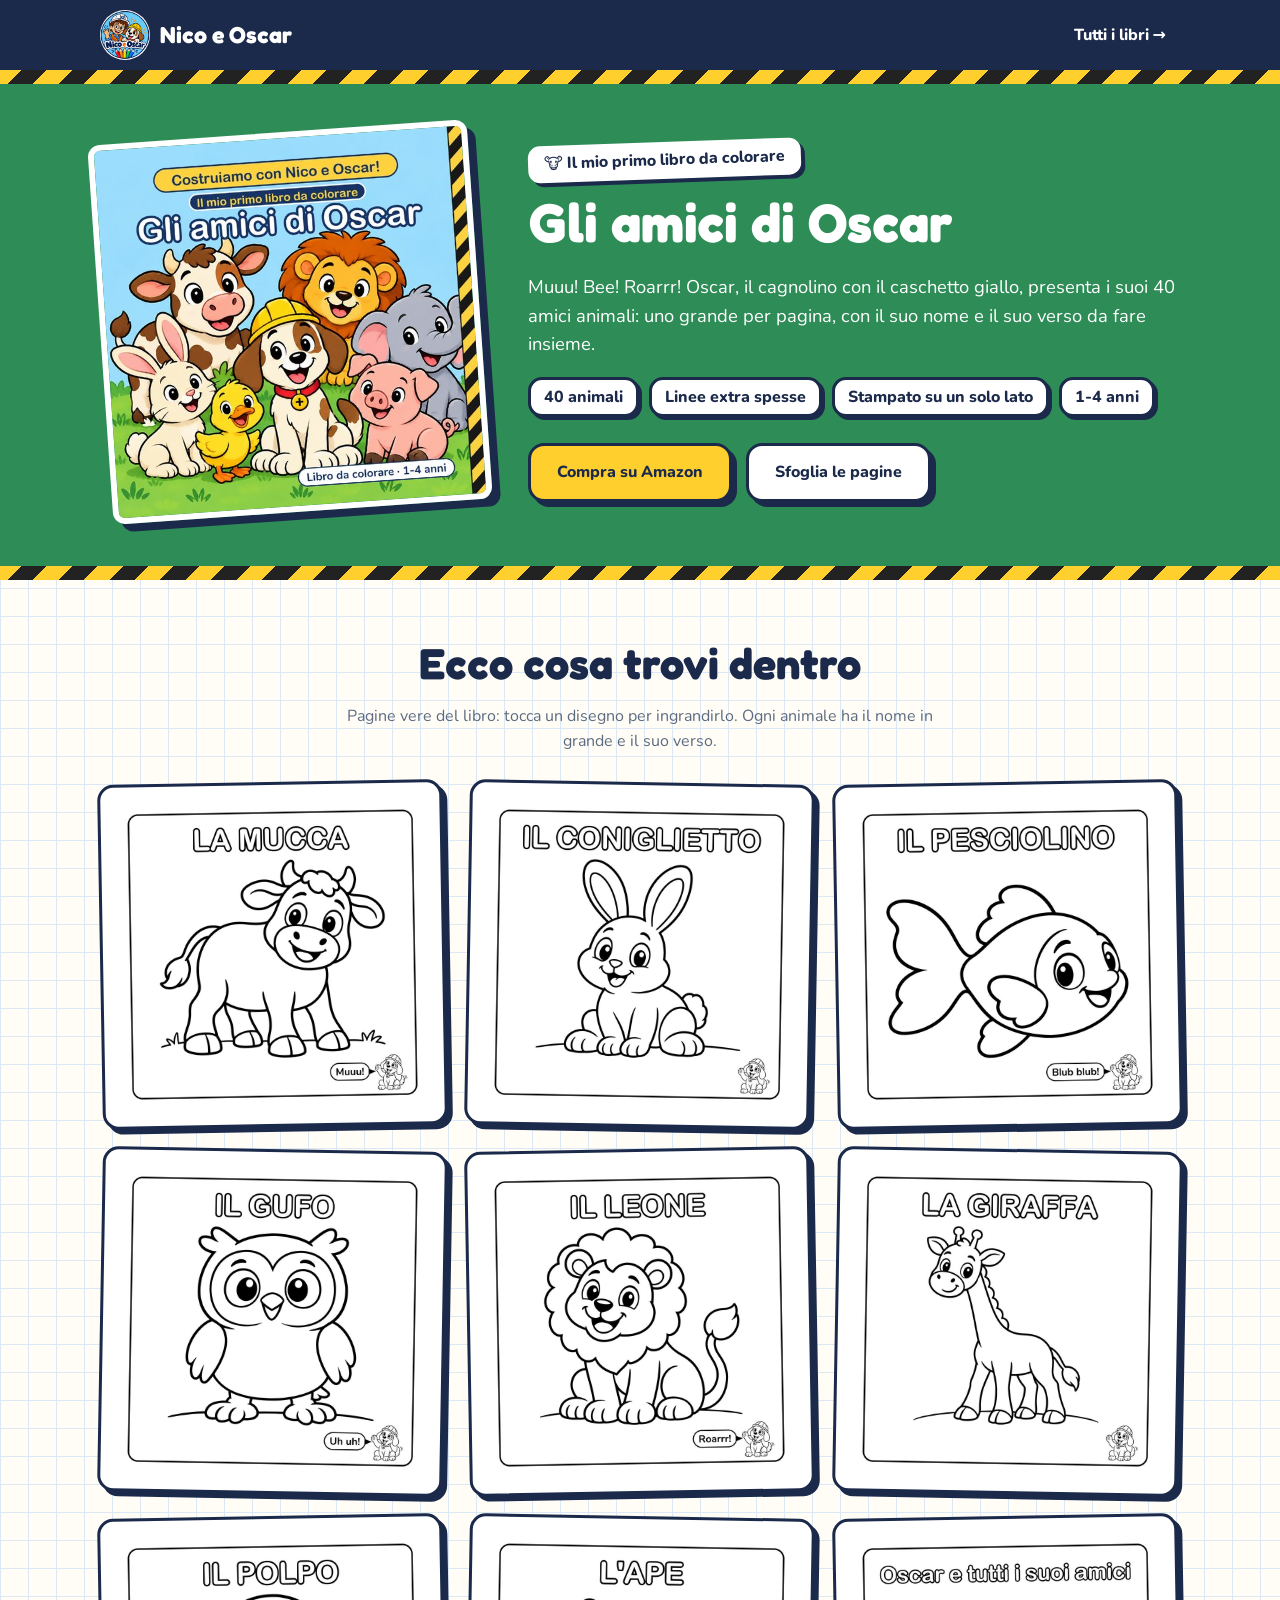
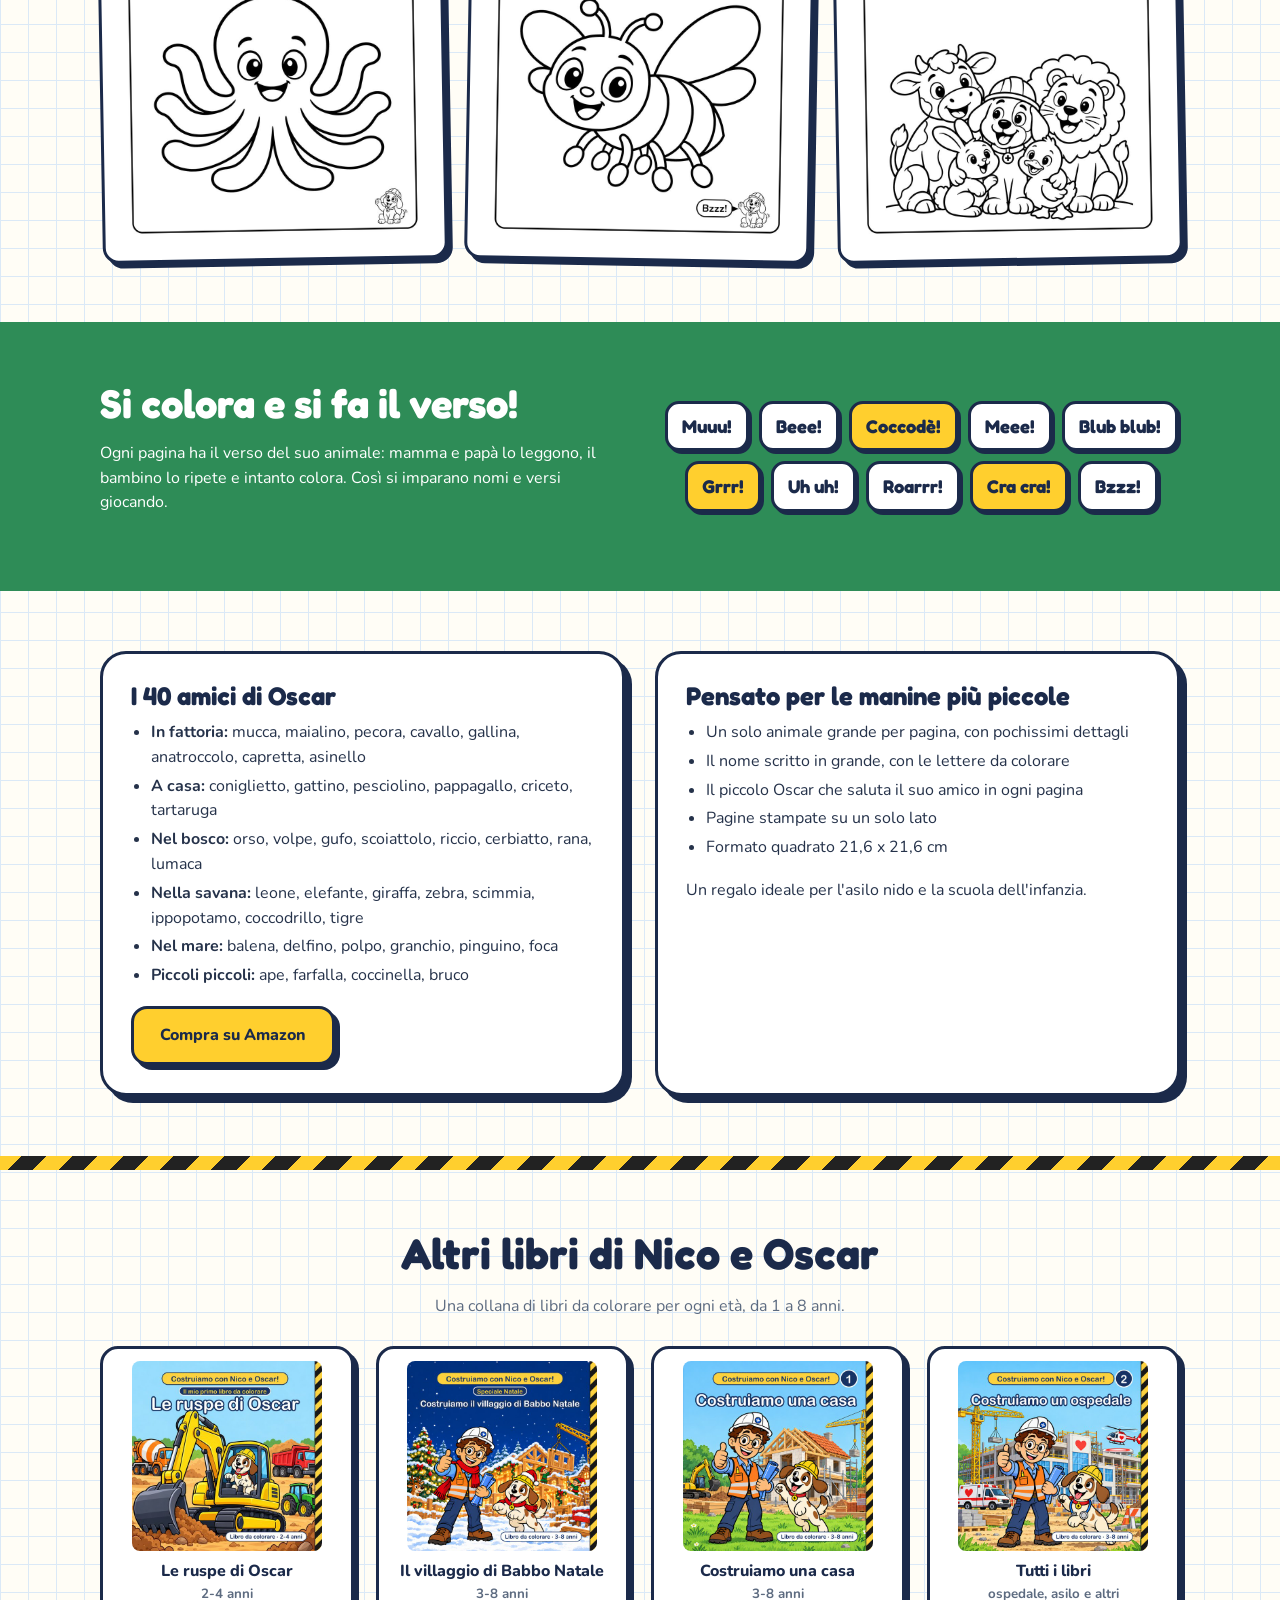
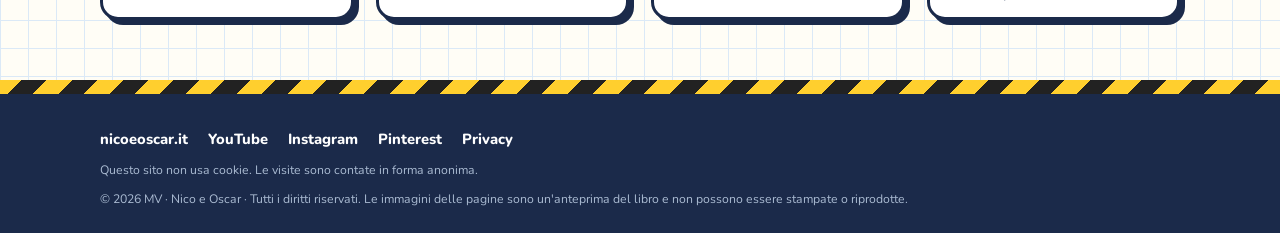
==== amici/index.html @ a785d9c5 "Pagine /ruspe e /amici con pagine vere; titoli in home collegati alle pagine dei libri Co-Authored-B" ====
<!doctype html>
<html lang="it">
<head>
<meta charset="utf-8">
<meta name="viewport" content="width=device-width, initial-scale=1">
<title>Primo libro da colorare animali 1-4 anni – Gli amici di Oscar</title>
<meta name="description" content="Gli amici di Oscar: il primo libro da colorare con 40 animali grandi e semplici, con nome e verso. Fattoria, bosco, savana e mare. Per bambini da 1 a 4 anni.">
<link rel="icon" href="../img/logo.png">
<meta property="og:title" content="Gli amici di Oscar – il primo libro da colorare degli animali">
<meta property="og:description" content="40 animali grandi e semplici, con nome e verso. Per bambini da 1 a 4 anni.">
<meta property="og:image" content="https://nicoeoscar.it/img/amici/p3.jpg">
<meta property="og:url" content="https://nicoeoscar.it/amici/">
<meta property="og:type" content="website">
<meta name="twitter:card" content="summary_large_image">
<link rel="canonical" href="https://nicoeoscar.it/amici/">
<link href="../fonts/fonts.css" rel="stylesheet">
<link href="../libro.css" rel="stylesheet">
<style>:root{--c:#2e8c57;--ct:#fff}</style>
<!-- Statistiche visite senza cookie (GoatCounter); i clic sui bottoni Amazon sono contati come eventi -->
<script data-goatcounter="https://nicoeoscar.goatcounter.com/count" async src="https://gc.zgo.at/count.js"></script>
</head>
<body>

<header>
  <div class="wrap nav">
    <a class="marchio" href="../"><img src="../img/logo.png" alt="Logo Nico e Oscar">Nico e Oscar</a>
    <a class="torna" href="../#libri">Tutti i libri →</a>
  </div>
</header>
<div class="strisce"></div>

<section class="hero">
  <div class="wrap">
    <img class="cop" src="../img/amici.jpg" alt="Copertina del libro Gli amici di Oscar">
    <div>
      <span class="tag">🐮 Il mio primo libro da colorare</span>
      <h1>Gli amici di Oscar</h1>
      <p>Muuu! Bee! Roarrr! Oscar, il cagnolino con il caschetto giallo, presenta i suoi 40 amici animali: uno grande per pagina, con il suo nome e il suo verso da fare insieme.</p>
      <ul class="punti">
        <li>40 animali</li><li>Linee extra spesse</li><li>Stampato su un solo lato</li><li>1-4 anni</li>
      </ul>
      <div class="azioni">
        <a class="btn giallo" href="https://www.amazon.it/dp/B0HMNP6GB5" target="_blank" rel="noopener" data-goatcounter-click="amici-amazon-it">Compra su Amazon</a>
        <a class="btn bianco" href="#dentro">Sfoglia le pagine</a>
      </div>
    </div>
  </div>
</section>
<div class="strisce"></div>

<section id="dentro">
  <div class="wrap">
    <div class="titolo-sez">
      <h2>Ecco cosa trovi dentro</h2>
      <p>Pagine vere del libro: tocca un disegno per ingrandirlo. Ogni animale ha il nome in grande e il suo verso.</p>
    </div>
    <div class="pagine" id="pagine">
      <button><img src="../img/amici/p3.jpg" alt="La mucca da colorare" loading="lazy"></button>
      <button><img src="../img/amici/p19.jpg" alt="Il coniglietto da colorare" loading="lazy"></button>
      <button><img src="../img/amici/p23.jpg" alt="Il pesciolino da colorare" loading="lazy"></button>
      <button><img src="../img/amici/p35.jpg" alt="Il gufo da colorare" loading="lazy"></button>
      <button><img src="../img/amici/p47.jpg" alt="Il leone da colorare" loading="lazy"></button>
      <button><img src="../img/amici/p51.jpg" alt="La giraffa da colorare" loading="lazy"></button>
      <button><img src="../img/amici/p67.jpg" alt="Il polpo da colorare" loading="lazy"></button>
      <button><img src="../img/amici/p75.jpg" alt="L'ape da colorare" loading="lazy"></button>
      <button><img src="../img/amici/p83.jpg" alt="Oscar e tutti i suoi amici, la pagina finale" loading="lazy"></button>
    </div>
  </div>
</section>

<section class="fascia">
  <div class="wrap">
    <div>
      <h2>Si colora e si fa il verso!</h2>
      <p>Ogni pagina ha il verso del suo animale: mamma e papà lo leggono, il bambino lo ripete e intanto colora. Così si imparano nomi e versi giocando.</p>
    </div>
    <div class="parole" aria-hidden="true">
      <span>Muuu!</span><span>Beee!</span><span>Coccodè!</span><span>Meee!</span><span>Blub blub!</span><span>Grrr!</span>
      <span>Uh uh!</span><span>Roarrr!</span><span>Cra cra!</span><span>Bzzz!</span>
    </div>
  </div>
</section>

<section>
  <div class="wrap due">
    <div class="card">
      <h3>I 40 amici di Oscar</h3>
      <ul>
        <li><strong>In fattoria:</strong> mucca, maialino, pecora, cavallo, gallina, anatroccolo, capretta, asinello</li>
        <li><strong>A casa:</strong> coniglietto, gattino, pesciolino, pappagallo, criceto, tartaruga</li>
        <li><strong>Nel bosco:</strong> orso, volpe, gufo, scoiattolo, riccio, cerbiatto, rana, lumaca</li>
        <li><strong>Nella savana:</strong> leone, elefante, giraffa, zebra, scimmia, ippopotamo, coccodrillo, tigre</li>
        <li><strong>Nel mare:</strong> balena, delfino, polpo, granchio, pinguino, foca</li>
        <li><strong>Piccoli piccoli:</strong> ape, farfalla, coccinella, bruco</li>
      </ul>
      <a class="btn giallo" href="https://www.amazon.it/dp/B0HMNP6GB5" target="_blank" rel="noopener" data-goatcounter-click="amici-amazon-it-2">Compra su Amazon</a>
    </div>
    <div class="card">
      <h3>Pensato per le manine più piccole</h3>
      <ul>
        <li>Un solo animale grande per pagina, con pochissimi dettagli</li>
        <li>Il nome scritto in grande, con le lettere da colorare</li>
        <li>Il piccolo Oscar che saluta il suo amico in ogni pagina</li>
        <li>Pagine stampate su un solo lato</li>
        <li>Formato quadrato 21,6 x 21,6 cm</li>
      </ul>
      <p>Un regalo ideale per l'asilo nido e la scuola dell'infanzia.</p>
    </div>
  </div>
</section>

<div class="strisce"></div>
<section>
  <div class="wrap">
    <div class="titolo-sez">
      <h2>Altri libri di Nico e Oscar</h2>
      <p>Una collana di libri da colorare per ogni età, da 1 a 8 anni.</p>
    </div>
    <div class="serie">
      <a href="../ruspe/"><img src="../img/ruspe.jpg" alt="" loading="lazy">Le ruspe di Oscar<small>2-4 anni</small></a>
      <a href="../natale/"><img src="../img/natale.jpg" alt="" loading="lazy">Il villaggio di Babbo Natale<small>3-8 anni</small></a>
      <a href="https://www.amazon.it/dp/B0HLLR336K" target="_blank" rel="noopener" data-goatcounter-click="amici-serie-casa"><img src="../img/casa.jpg" alt="" loading="lazy">Costruiamo una casa<small>3-8 anni</small></a>
      <a href="../#libri"><img src="../img/ospedale.jpg" alt="" loading="lazy">Tutti i libri<small>ospedale, asilo e altri</small></a>
    </div>
  </div>
</section>

<div class="strisce"></div>
<footer>
  <div class="wrap">
    <a href="../">nicoeoscar.it</a>
    <a href="https://www.youtube.com/@NicoeOscar" target="_blank" rel="noopener">YouTube</a>
    <a href="https://www.instagram.com/nicoeoscar" target="_blank" rel="noopener">Instagram</a>
    <a href="https://it.pinterest.com/nicoeoscar/" target="_blank" rel="noopener">Pinterest</a>
    <a href="../privacy.html">Privacy</a>
    <small>Questo sito non usa cookie. Le visite sono contate in forma anonima.</small>
    <small>© 2026 MV · Nico e Oscar · Tutti i diritti riservati. Le immagini delle pagine sono un'anteprima del libro e non possono essere stampate o riprodotte.</small>
  </div>
</footer>

<div id="zoom" role="dialog" aria-modal="true"><button class="x" aria-label="Chiudi">×</button><button class="prev" aria-label="Precedente">‹</button><img alt=""><button class="next" aria-label="Successiva">›</button></div>
<script src="../libro.js"></script>
</body>
</html>
---- fonts/fonts.css ----
/* Font serviti dal sito (non da Google) */
@font-face {
  font-family: 'Baloo 2';
  font-style: normal;
  font-weight: 600;
  font-display: swap;
  src: url(Baloo2-600.woff2) format('woff2');
  unicode-range: U+0000-00FF, U+0131, U+0152-0153, U+02BB-02BC, U+02C6, U+02DA, U+02DC, U+0304, U+0308, U+0329, U+2000-206F, U+20AC, U+2122, U+2191, U+2193, U+2212, U+2215, U+FEFF, U+FFFD;
}
@font-face {
  font-family: 'Baloo 2';
  font-style: normal;
  font-weight: 800;
  font-display: swap;
  src: url(Baloo2-800.woff2) format('woff2');
  unicode-range: U+0000-00FF, U+0131, U+0152-0153, U+02BB-02BC, U+02C6, U+02DA, U+02DC, U+0304, U+0308, U+0329, U+2000-206F, U+20AC, U+2122, U+2191, U+2193, U+2212, U+2215, U+FEFF, U+FFFD;
}
@font-face {
  font-family: 'Fredoka';
  font-style: normal;
  font-weight: 500;
  font-stretch: 100%;
  font-display: swap;
  src: url(Fredoka-500.woff2) format('woff2');
  unicode-range: U+0000-00FF, U+0131, U+0152-0153, U+02BB-02BC, U+02C6, U+02DA, U+02DC, U+0304, U+0308, U+0329, U+2000-206F, U+20AC, U+2122, U+2191, U+2193, U+2212, U+2215, U+FEFF, U+FFFD;
}
@font-face {
  font-family: 'Fredoka';
  font-style: normal;
  font-weight: 700;
  font-stretch: 100%;
  font-display: swap;
  src: url(Fredoka-700.woff2) format('woff2');
  unicode-range: U+0000-00FF, U+0131, U+0152-0153, U+02BB-02BC, U+02C6, U+02DA, U+02DC, U+0304, U+0308, U+0329, U+2000-206F, U+20AC, U+2122, U+2191, U+2193, U+2212, U+2215, U+FEFF, U+FFFD;
}
@font-face {
  font-family: 'Nunito';
  font-style: normal;
  font-weight: 400;
  font-display: swap;
  src: url(Nunito-400.woff2) format('woff2');
  unicode-range: U+0000-00FF, U+0131, U+0152-0153, U+02BB-02BC, U+02C6, U+02DA, U+02DC, U+0304, U+0308, U+0329, U+2000-206F, U+20AC, U+2122, U+2191, U+2193, U+2212, U+2215, U+FEFF, U+FFFD;
}
@font-face {
  font-family: 'Nunito';
  font-style: normal;
  font-weight: 700;
  font-display: swap;
  src: url(Nunito-700.woff2) format('woff2');
  unicode-range: U+0000-00FF, U+0131, U+0152-0153, U+02BB-02BC, U+02C6, U+02DA, U+02DC, U+0304, U+0308, U+0329, U+2000-206F, U+20AC, U+2122, U+2191, U+2193, U+2212, U+2215, U+FEFF, U+FFFD;
}
@font-face {
  font-family: 'Nunito';
  font-style: normal;
  font-weight: 800;
  font-display: swap;
  src: url(Nunito-800.woff2) format('woff2');
  unicode-range: U+0000-00FF, U+0131, U+0152-0153, U+02BB-02BC, U+02C6, U+02DA, U+02DC, U+0304, U+0308, U+0329, U+2000-206F, U+20AC, U+2122, U+2191, U+2193, U+2212, U+2215, U+FEFF, U+FFFD;
}
---- libro.css ----
/* Pagine dei singoli libri (/ruspe/, /amici/): colore del libro in --c (sfondo hero) e --ct (testo hero) */
:root{
  --carta:#fffdf6; --riga:#dbe9f7; --navy:#1b2a4a; --giallo:#ffcf2e; --testo:#25324a; --grigio:#5d6b80; --r:26px;
}
*{box-sizing:border-box}
body{margin:0;font-family:Nunito,system-ui,sans-serif;color:var(--testo);line-height:1.55;overflow-x:hidden;
  background-color:var(--carta);
  background-image:linear-gradient(var(--riga) 1px,transparent 1px),linear-gradient(90deg,var(--riga) 1px,transparent 1px);
  background-size:28px 28px}
img{max-width:100%;display:block}
a{color:inherit}
.wrap{max-width:1120px;margin:0 auto;padding:0 20px}
h1,h2,h3{font-family:"Fredoka","Baloo 2",sans-serif;font-weight:700;line-height:1.08;margin:0 0 .4em;color:var(--navy)}
.strisce{height:14px;background:repeating-linear-gradient(-45deg,var(--giallo) 0 18px,#222 18px 36px)}

header{position:sticky;top:0;z-index:20;background:var(--navy)}
.nav{display:flex;align-items:center;justify-content:space-between;gap:16px;height:70px}
.marchio{display:flex;align-items:center;gap:10px;text-decoration:none;font-family:"Fredoka";font-weight:700;font-size:1.45rem;color:#fff}
.marchio img{width:50px;height:50px;background:#fff;border-radius:50%}
.nav .torna{color:#fff;font-weight:800;text-decoration:none;padding:8px 14px;border-radius:999px}
.nav .torna:hover{background:var(--c)}

.btn{display:inline-flex;align-items:center;gap:8px;text-decoration:none;font-weight:800;border-radius:16px;padding:14px 26px;border:3px solid var(--navy);box-shadow:5px 5px 0 var(--navy);transition:transform .12s, box-shadow .12s}
.btn:hover{transform:translate(2px,2px);box-shadow:3px 3px 0 var(--navy)}
.btn.giallo{background:var(--giallo);color:var(--navy)}
.btn.bianco{background:#fff;color:var(--navy)}

.hero{background:var(--c);color:var(--ct);padding:48px 0 54px}
.hero .wrap{display:grid;grid-template-columns:minmax(0,380px) minmax(0,1fr);gap:48px;align-items:center}
.hero .cop{border-radius:12px;border:6px solid #fff;transform:rotate(-4deg);box-shadow:8px 8px 0 var(--navy)}
.tag{display:inline-block;background:#fff;color:var(--navy);font-weight:800;border-radius:12px;padding:6px 16px;margin-bottom:14px;transform:rotate(-2deg);box-shadow:4px 4px 0 var(--navy)}
.hero h1{color:var(--ct);font-size:clamp(2.1rem,5vw,3.4rem)}
.hero p{font-size:1.15rem;margin:0 0 6px}
.punti{display:flex;flex-wrap:wrap;gap:10px;margin:18px 0 0;padding:0;list-style:none}
.punti li{background:#fff;color:var(--navy);border:3px solid var(--navy);border-radius:14px;padding:5px 13px;font-weight:800;box-shadow:3px 3px 0 var(--navy)}
.azioni{display:flex;flex-wrap:wrap;gap:14px;margin-top:26px}

section{padding:60px 0}
.titolo-sez{text-align:center;margin-bottom:28px}
.titolo-sez h2{font-size:clamp(1.9rem,4.5vw,2.7rem)}
.titolo-sez p{color:var(--grigio);margin:0 auto;max-width:38em}

.pagine{display:grid;grid-template-columns:repeat(3,minmax(0,1fr));gap:22px}
.pagine button{border:3px solid var(--navy);border-radius:16px;background:#fff;padding:8px;cursor:zoom-in;box-shadow:5px 5px 0 var(--navy);transition:transform .15s}
.pagine button:nth-child(odd){transform:rotate(-1deg)} .pagine button:nth-child(even){transform:rotate(1deg)}
.pagine button:hover{transform:rotate(0) translateY(-4px)}
.pagine img{border-radius:8px;width:100%;aspect-ratio:1/1;object-fit:cover}

.fascia{background:var(--c);color:var(--ct)}
.fascia .wrap{display:grid;grid-template-columns:minmax(0,1fr) minmax(0,1fr);gap:44px;align-items:center}
.fascia h2{color:var(--ct);font-size:clamp(1.8rem,4vw,2.5rem)}
.yt{position:relative;display:block;width:100%;padding:0;border:0;background:none;cursor:pointer}
.yt img{width:100%;aspect-ratio:16/9;object-fit:cover;border-radius:16px;border:4px solid var(--navy);box-shadow:8px 8px 0 var(--navy)}
.yt .play{position:absolute;left:50%;top:50%;transform:translate(-50%,-50%);width:78px;height:78px;border-radius:50%;background:#e62117;color:#fff;font-size:34px;line-height:78px;text-align:center;border:3px solid var(--navy)}
.fascia iframe{display:block;width:100%;aspect-ratio:16/9;border:4px solid var(--navy);border-radius:16px}
.parole{display:flex;flex-wrap:wrap;gap:10px;justify-content:center}
.parole span{background:#fff;color:var(--navy);border:3px solid var(--navy);border-radius:14px;padding:8px 14px;font-family:"Fredoka";font-weight:700;font-size:1.15rem;box-shadow:3px 3px 0 var(--navy)}
.parole span:nth-child(3n){background:var(--giallo)}

.due{display:grid;grid-template-columns:1fr 1fr;gap:30px}
.card{border-radius:var(--r);padding:28px;border:3px solid var(--navy);background:#fff;box-shadow:7px 7px 0 var(--navy)}
.card h3{font-size:1.6rem}
.card ul{padding-left:20px;margin:8px 0 18px}
.card li{margin-bottom:4px}

.serie{display:grid;grid-template-columns:repeat(4,minmax(0,1fr));gap:22px}
.serie a{display:block;text-decoration:none;background:#fff;border:3px solid var(--navy);border-radius:18px;padding:12px;box-shadow:5px 5px 0 var(--navy);text-align:center;font-weight:800;color:var(--navy)}
.serie img{border-radius:8px;margin:0 auto 8px;max-height:190px}
.serie small{display:block;color:var(--grigio);font-weight:700}

#zoom{position:fixed;inset:0;background:rgba(27,42,74,.9);display:none;align-items:center;justify-content:center;z-index:50;padding:16px}
#zoom.on{display:flex}
#zoom img{max-width:min(92vw,760px);max-height:86vh;border-radius:12px;border:5px solid #fff;background:#fff}
#zoom button{position:absolute;background:var(--giallo);border:3px solid var(--navy);border-radius:50%;width:48px;height:48px;font-size:1.5rem;font-weight:800;cursor:pointer;color:var(--navy)}
#zoom .x{top:14px;right:18px}
#zoom .prev{left:14px;top:50%;transform:translateY(-50%)} #zoom .next{right:14px;top:50%;transform:translateY(-50%)}

footer{background:var(--navy);color:#cfe0f5;padding:34px 0 24px;font-size:.92rem}
footer a{color:#fff;text-decoration:none;font-weight:800;margin-right:16px}
footer small{display:block;margin-top:10px;opacity:.8}

@media (max-width:820px){
  .hero .wrap,.fascia .wrap,.due{grid-template-columns:1fr}
  .hero .cop{max-width:280px;margin:0 auto}
  .hero{text-align:center} .punti,.azioni{justify-content:center}
  .serie{grid-template-columns:repeat(2,minmax(0,1fr))}
}
@media (max-width:560px){ .pagine{grid-template-columns:repeat(2,minmax(0,1fr));gap:14px} }
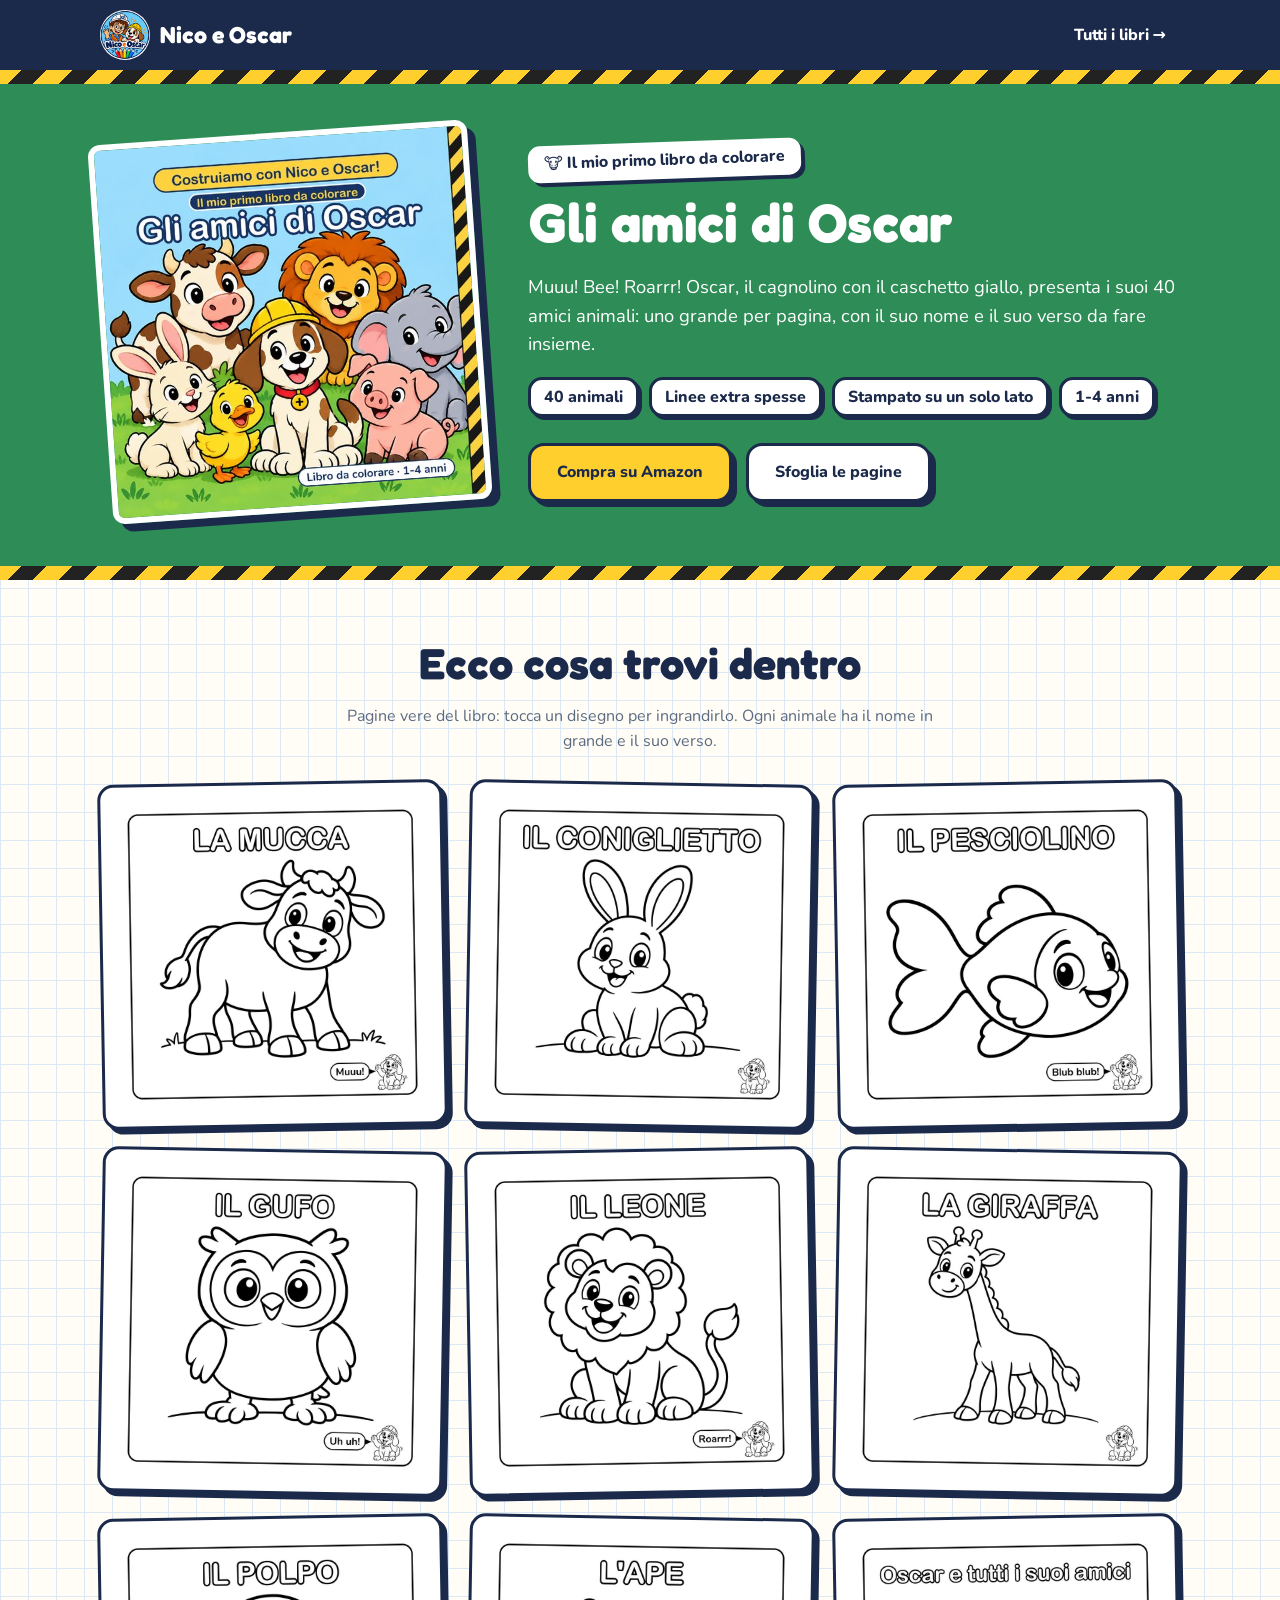
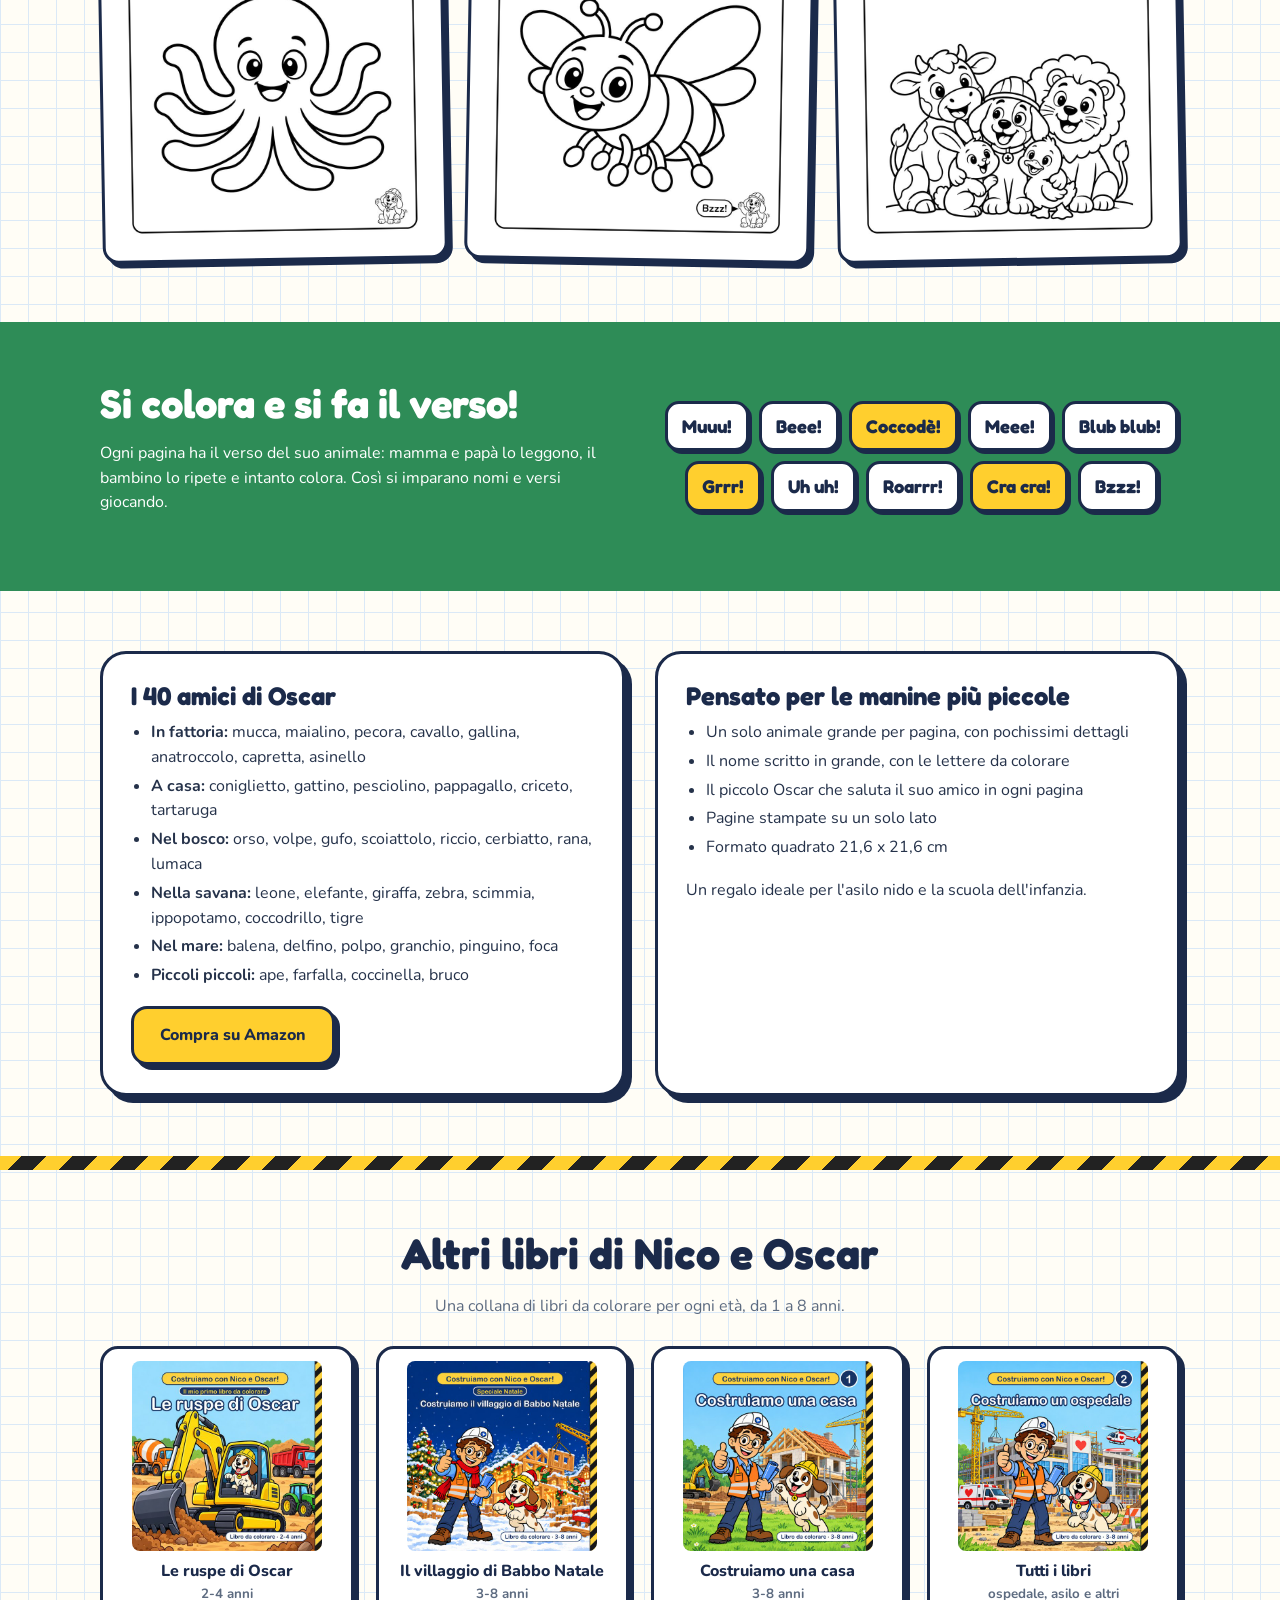
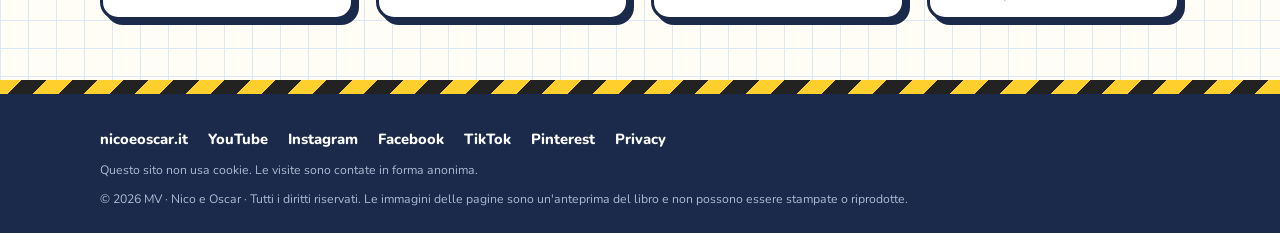
==== commit 03328ad4: "Footer: aggiunti Facebook e TikTok (e Pinterest in home) Co-Authored-By: Claude Opus 5.5 <noreply@an" ====
--- a/amici/index.html
+++ b/amici/index.html
@@ -131,6 +131,8 @@
     <a href="../">nicoeoscar.it</a>
     <a href="https://www.youtube.com/@NicoeOscar" target="_blank" rel="noopener">YouTube</a>
     <a href="https://www.instagram.com/nicoeoscar" target="_blank" rel="noopener">Instagram</a>
+    <a href="https://www.facebook.com/nicoeoscar" target="_blank" rel="noopener">Facebook</a>
+    <a href="https://www.tiktok.com/@nicoeoscar" target="_blank" rel="noopener">TikTok</a>
     <a href="https://it.pinterest.com/nicoeoscar/" target="_blank" rel="noopener">Pinterest</a>
     <a href="../privacy.html">Privacy</a>
     <small>Questo sito non usa cookie. Le visite sono contate in forma anonima.</small>
